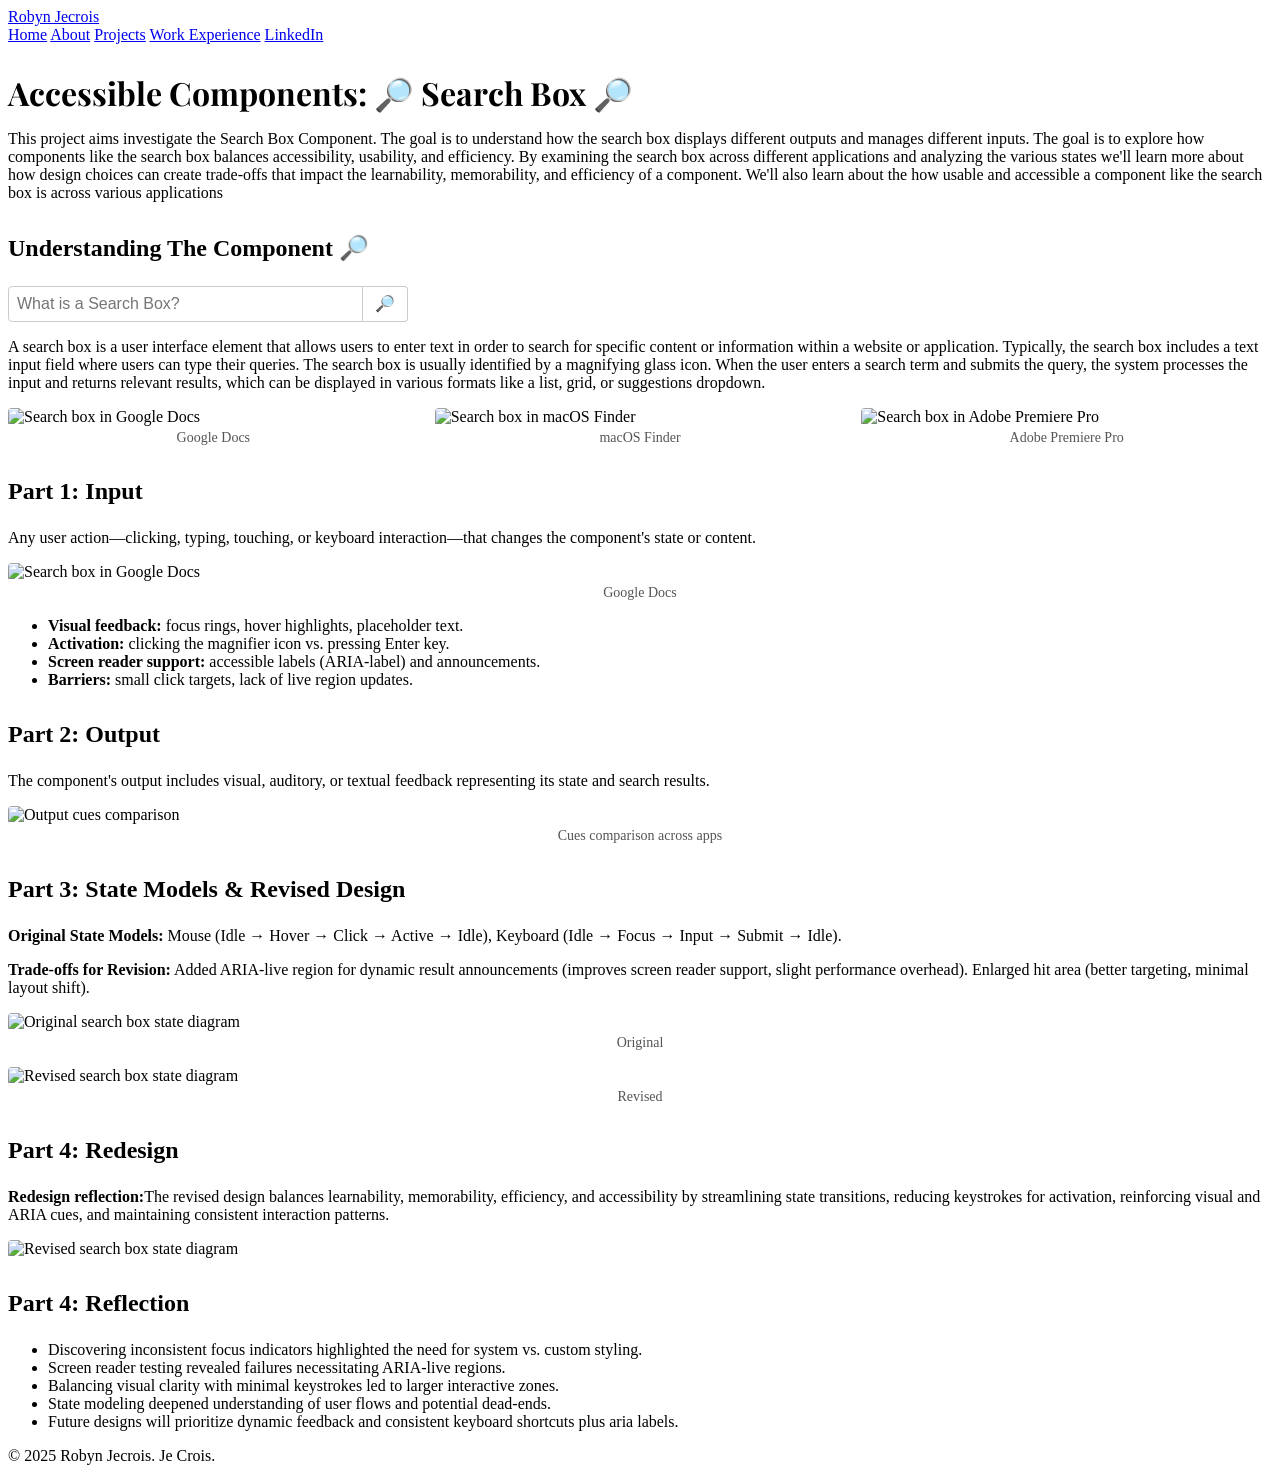
==== AccessibleComponents.html @ e0a3ec08 "access" ====
<!DOCTYPE html>
<html lang="en">
<head>
  <meta charset="UTF-8" />
  <meta name="viewport" content="width=device-width, initial-scale=1.0" />
  <title>Accessible Components: Search Box | Robyn Jecrois Portfolio</title>
  <!-- Google Fonts -->
  <link href="https://fonts.googleapis.com/css2?family=Inter:wght@400;600&family=Playfair+Display:wght@700&display=swap" rel="stylesheet" />
  <!-- Site Styles -->
  <link rel="stylesheet" href="../styles.css" />
    <link rel="stylesheet" href="searchbox.css" />
  <style>
    .project-detail h2 { font-family: 'Playfair Display', serif; font-size: 2rem; color: var(--accent-blue); margin-bottom: 0.5rem; }
    .project-detail h3 { font-size: 1.5rem; margin-top: 2rem; color: var(--accent-gold); }
    .project-image { width: 100%; height: auto; border-radius: 4px; }
    table.compare { width: 100%; border-collapse: collapse; margin-top: 1rem; }
    table.compare th, table.compare td { border: 1px solid #ccc; padding: 0.5rem; text-align: left; }
    figure { margin: 1rem 0; }
    figcaption { font-size: 0.875rem; color: #555; text-align: center; margin-top: 0.25rem; }
  </style>
</head>
<body>
  <!-- Header / Navigation -->
  <header>
    <nav class="container">
      <a href="index.html" class="logo">Robyn Jecrois</a>
      <div>
        <a href="index.html#home">Home</a>
        <a href="index.html#about">About</a>
        <a href="index.html#projects">Projects</a>
        <a href="index.html#experience">Work Experience</a>
        <a href="https://www.linkedin.com/in/robyn-jecrois/" target="_blank" rel="noopener noreferrer">LinkedIn</a>
      </div>
    </nav>
  </header>

  <main class="container project-detail">
    <h2>Accessible Components: 🔎 Search Box 🔎</h2>
    <p> This project aims investigate the Search Box Component. The goal is to understand how
        the search box displays different outputs and manages different inputs.
        The goal is to explore how components like the search box balances
        accessibility, usability, and efficiency. By examining the search box
        across different applications and analyzing the various states we'll
        learn more about how design choices can create trade-offs that impact
        the learnability, memorability, and efficiency of a component. We'll
        also learn about the how usable and accessible a component like the
        search box is across various applications</p>
        <!-- New Section: What is a Search Box -->
    <section aria-labelledby="what-is-search-label">
      <h3 id="what-is-search-label">Understanding The Component  🔎</span></h3>
      <form role="search" aria-describedby="search-desc" class="search-demo">
        <label for="demo-search" class="visually-hidden">Search</label>
        <input type="search" id="demo-search" name="q" placeholder="What is a Search Box?" />
        <button type="submit" aria-label="Submit search">
          <span aria-hidden="true">&#128270;</span>
        </button>
      </form>
      <p id="search-desc">
        A search box is a user interface element that allows users to enter text in order to search for specific content or information within a website or application. Typically, the search box includes a text input field where users can type their queries. The search box is usually identified by a magnifying glass icon. When the user enters a search term and submits the query, the system processes the input and returns relevant results, which can be displayed in various formats like a list, grid, or suggestions dropdown.
      </p>
        <!-- Three-picture row -->
      <div class="row picture-row">
        <figure class="col-4">
          <img src="../img/google-docs.png" alt="Search box in Google Docs" class="project-image" />
          <figcaption>Google Docs</figcaption>
        </figure>
        <figure class="col-4">
          <img src="../img/finder.png" alt="Search box in macOS Finder" class="project-image" />
          <figcaption>macOS Finder</figcaption>
        </figure>
        <figure class="col-4">
          <img src="../img/adobe.png" alt="Search box in Adobe Premiere Pro" class="project-image" />
          <figcaption>Adobe Premiere Pro</figcaption>
        </figure>
      </div>
    </section>

    <!-- Part 1 -->
    <h3>Part 1: Input</h3>
    <p>Any user action—clicking, typing, touching, or keyboard interaction—that changes the component's state or content.</p>
    <div class="row">
      <figure class="col-12 col-md-4">
        <img src="../img/new inputs.png" alt="Search box in Google Docs" class="project-image" />
        <figcaption>Google Docs</figcaption>
      </figure>
    </div>
    <ul>
      <li><strong>Visual feedback:</strong> focus rings, hover highlights, placeholder text.</li>
      <li><strong>Activation:</strong> clicking the magnifier icon vs. pressing Enter key.</li>
      <li><strong>Screen reader support:</strong> accessible labels (ARIA-label) and announcements.</li>
      <li><strong>Barriers:</strong> small click targets, lack of live region updates.</li>
    </ul>

    <!-- Part 2 -->
    <h3>Part 2: Output</h3>
    <p>The component's output includes visual, auditory, or textual feedback representing its state and search results.</p>
    <figure>
      <img src="../img/outputs.png" alt="Output cues comparison" class="project-image" />
      <figcaption>Cues comparison across apps</figcaption>
    </figure>


    <!-- Part 3 -->
    <h3>Part 3: State Models &amp; Revised Design</h3>
    <p><strong>Original State Models:</strong> Mouse (Idle → Hover → Click → Active → Idle), Keyboard (Idle → Focus → Input → Submit → Idle).</p>
    <p><strong>Trade-offs for Revision:</strong> Added ARIA-live region for dynamic result announcements (improves screen reader support, slight performance overhead). Enlarged hit area (better targeting, minimal layout shift).</p>
    <div class="row">
      <figure class="col-6 text-center">
        <img src="../img/original.png" alt="Original search box state diagram" class="project-image" />
        <figcaption>Original</figcaption>
      </figure>
      <figure class="col-6 text-center">
        <img src="../img/revigor.png" alt="Revised search box state diagram" class="project-image" />
        <figcaption>Revised</figcaption>
      </figure>
    </div>

      <!-- Part 4 -->
    <h3>Part 4: Redesign</h3>
        <p><strong>Redesign reflection:</strong>The revised design balances learnability, 
          memorability, efficiency, and accessibility by streamlining state transitions, reducing 
          keystrokes for activation, reinforcing visual and ARIA cues, and maintaining consistent 
          interaction patterns.</p>
           <div class="row">
            <figure class="col-6 text-center"></figure>
                    <img src="../img/design new.png" alt="Revised search box state diagram" class="project-image" />


            </div>



    <!-- Part 5 -->
    <h3>Part 4: Reflection</h3>
    <ul>
      <li>Discovering inconsistent focus indicators highlighted the need for system vs. custom styling.</li>
      <li>Screen reader testing revealed failures necessitating ARIA-live regions.</li>
      <li>Balancing visual clarity with minimal keystrokes led to larger interactive zones.</li>
      <li>State modeling deepened understanding of user flows and potential dead-ends.</li>
      <li>Future designs will prioritize dynamic feedback and consistent keyboard shortcuts plus aria labels.</li>
    </ul>


  </main>

  <!-- Footer -->
  <footer>
    <div class="container">
      <p>&copy; 2025 Robyn Jecrois. Je Crois.</p>
    </div>
  </footer>
</body>
</html>
---- searchbox.css ----
/* Visually hidden helper */
.visually-hidden {
  position: absolute;
  width: 1px;
  height: 1px;
  margin: -1px;
  padding: 0;
  overflow: hidden;
  clip: rect(0, 0, 0, 0);
  white-space: nowrap;
  border: 0;
}

/* Demo search box container */
.search-demo {
  display: flex;
  max-width: 400px;
  margin: 1rem 0;
}

/* Search input */
.search-demo input[type="search"] {
  flex: 1;
  padding: 0.5rem;
  border: 1px solid #ccc;
  border-radius: 4px 0 0 4px;
  font-size: 1rem;
}

/* Search button */
.search-demo button {
  display: inline-flex;
  align-items: center;
  justify-content: center;
  padding: 0 0.75rem;
  border: 1px solid #ccc;
  border-left: none;
  background: var(--accent-blue);
  color: #fff;
  border-radius: 0 4px 4px 0;
  cursor: pointer;
  font-size: 1rem;
}

.search-demo button:hover {
  background: #004080;
}
.picture-row {
  display: flex;
  gap: 1rem;
  margin: 1rem 0;
}
.picture-row figure {
  flex: 1;
  margin: 0;
}
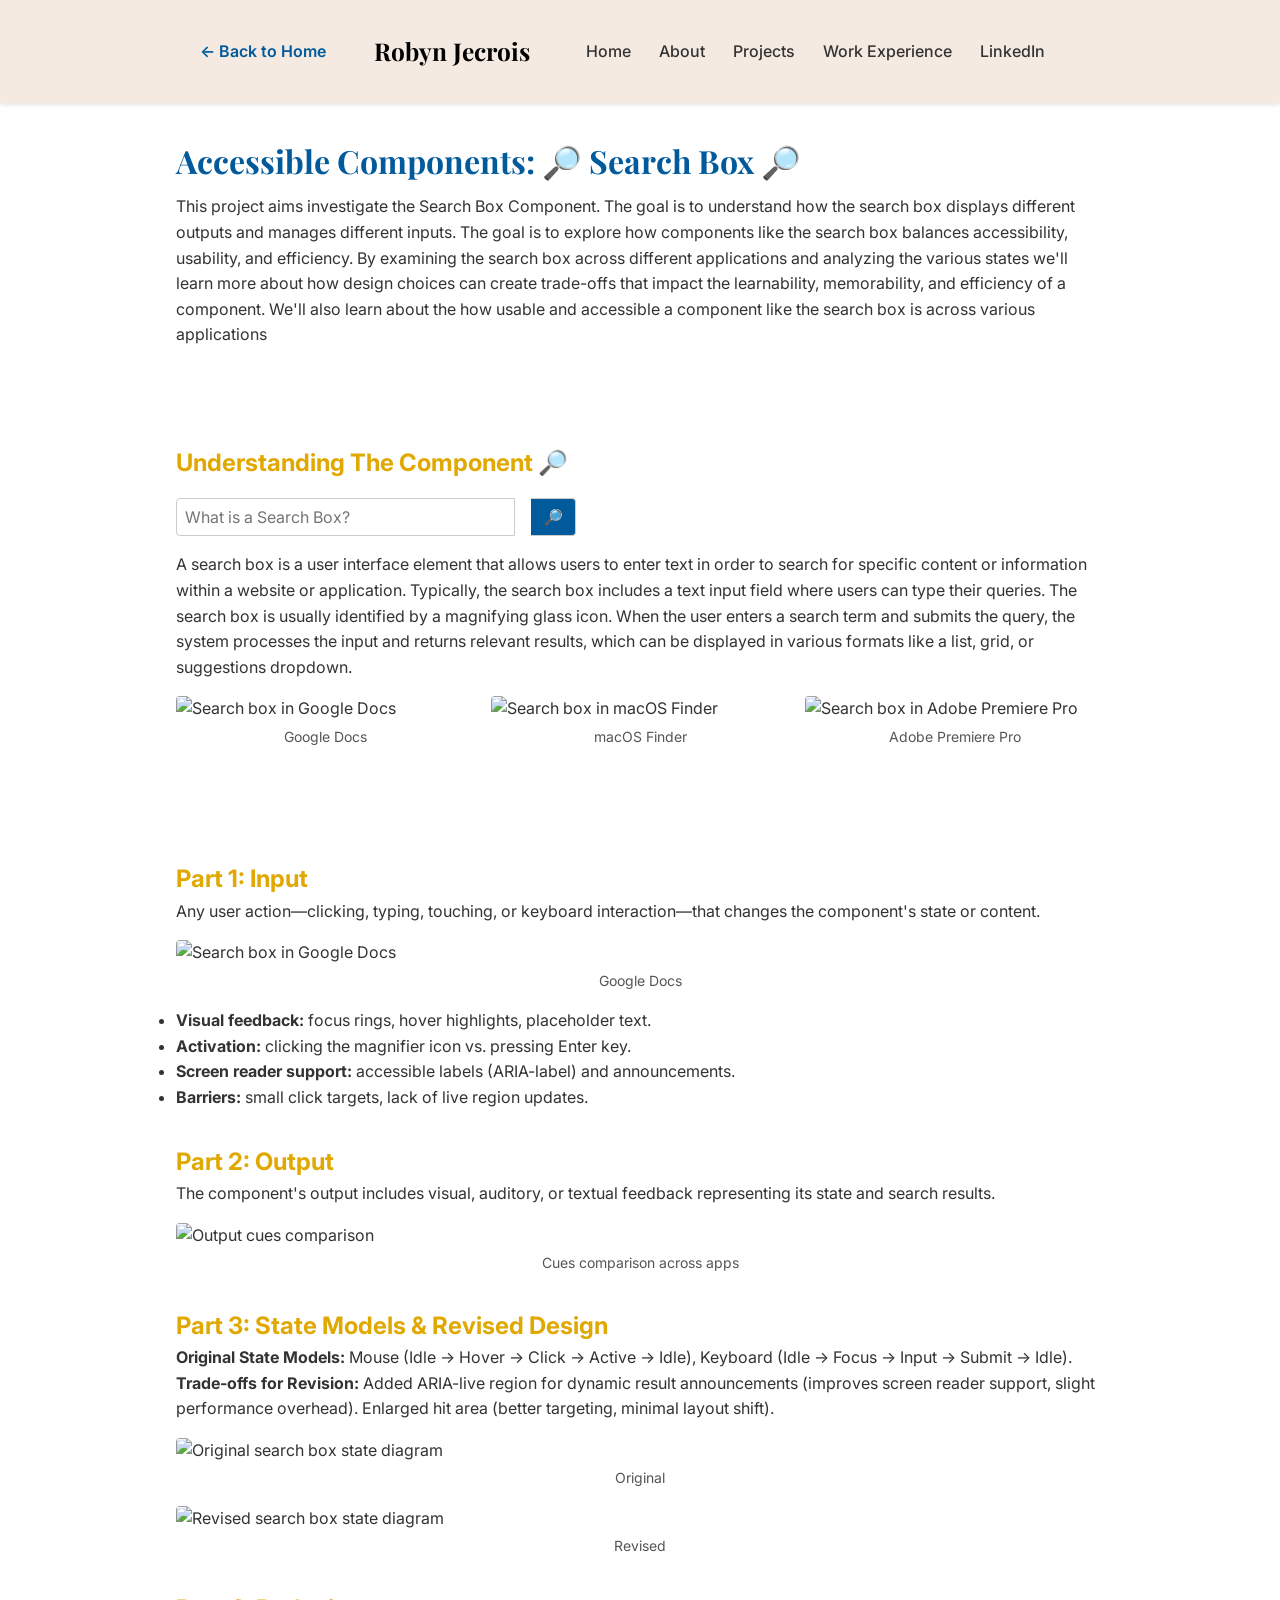
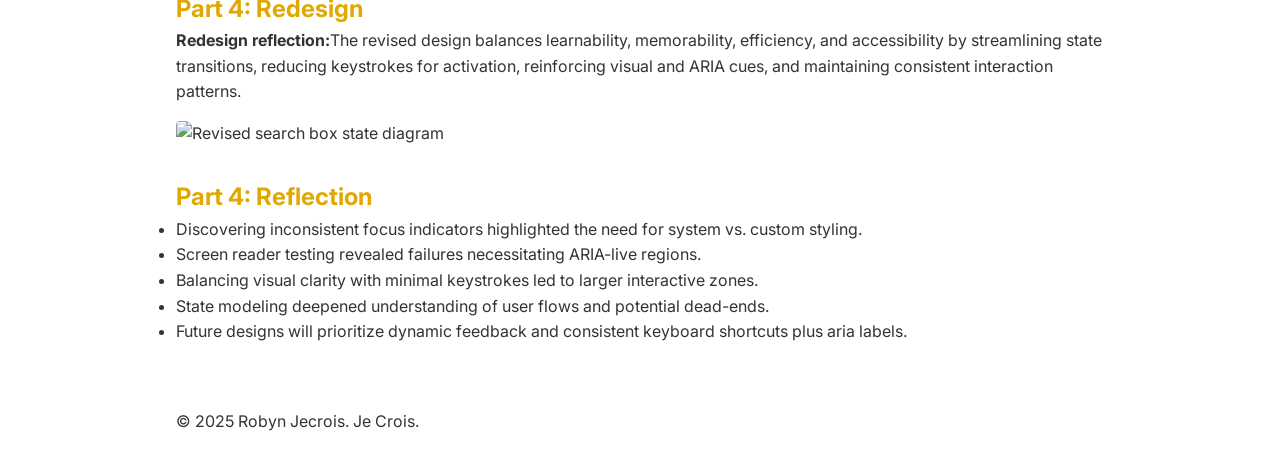
==== commit 45ecd170: "ready to delply" ====
--- a/AccessibleComponents.html
+++ b/AccessibleComponents.html
@@ -7,7 +7,7 @@
   <!-- Google Fonts -->
   <link href="https://fonts.googleapis.com/css2?family=Inter:wght@400;600&family=Playfair+Display:wght@700&display=swap" rel="stylesheet" />
   <!-- Site Styles -->
-  <link rel="stylesheet" href="../styles.css" />
+  <link rel="stylesheet" href="styles.css" />
     <link rel="stylesheet" href="searchbox.css" />
   <style>
     .project-detail h2 { font-family: 'Playfair Display', serif; font-size: 2rem; color: var(--accent-blue); margin-bottom: 0.5rem; }
@@ -22,7 +22,10 @@
 <body>
   <!-- Header / Navigation -->
   <header>
+        
+
     <nav class="container">
+        <a href="index.html#home" class="back-link">&larr; Back to Home</a>
       <a href="index.html" class="logo">Robyn Jecrois</a>
       <div>
         <a href="index.html#home">Home</a>
--- a/styles.css
+++ b/styles.css
@@ -0,0 +1,382 @@
+
+:root {
+  --neutral-sand: #f5eae1;
+  --neutral-clay: #d8c3a5;
+  --neutral-blush: #ffe5e5;
+  --accent-blue: #005a9c;
+  --accent-gold: #e0a800;
+  --bg-light: #ffffff;
+
+
+  --font-body: "Inter", sans-serif;
+  --font-heading: "Playfair Display", serif;
+}
+
+.highlight {
+  color: #005a9c;
+  font-weight: 400;
+  font-size: larger;
+  text-decoration: underline;
+}
+
+.bubble {
+  font-weight: 600;
+  color: var(--accent-blue);
+}
+
+* {
+  box-sizing: border-box;
+  margin: 0;
+  padding: 0;
+}
+
+html {
+  scroll-behavior: smooth;
+}
+
+body {
+  font-family: var(--font-body);
+  background-color: var(--bg-light);
+  color: #333;
+  line-height: 1.6;
+}
+
+/* Utility */
+.container {
+  max-width: 960px;
+  margin: 0 auto;
+  padding: 2rem 1rem;
+}
+
+.btn {
+  display: inline-block;
+  padding: 0.75rem 1.5rem;
+  text-decoration: none;
+  border-radius: 9999px;
+  font-weight: 600;
+}
+
+.btn-primary {
+  background-color: var(--accent-blue);
+  color: #fff;
+}
+
+.btn-primary:hover {
+  background-color: #004080;
+}
+
+header {
+  background: var(--neutral-sand);
+  position: sticky;
+  top: 0;
+  z-index: 10;
+  box-shadow: 0 2px 4px rgba(0, 0, 0, 0.1);
+}
+
+nav {
+  display: flex;
+  justify-content: space-between;
+  align-items: center;
+  padding: 1rem;
+}
+nav .logo {
+  font-family: var(
+    --font-heading
+  ); 
+  font-size: 1.53rem; 
+  font-weight: 700; 
+  color: black;
+}
+
+nav a {
+  margin-left: 1.5rem;
+  color: #333;
+  font-weight: 500;
+  text-decoration: none;
+}
+
+nav a:hover {
+  color: var(--accent-blue);
+  background: var(--hover-highlight);
+  transform: translateY(-2px);
+  text-decoration: underline;
+}
+
+section {
+  padding: 4rem 0;
+}
+
+#hero {
+  text-align: center;
+  background: var(--neutral-blush);
+}
+
+#hero h1 {
+  font-family: var(--font-heading);
+  font-size: 2.5rem;
+  margin-bottom: 1rem;
+  color: var(--accent-blue);
+}
+
+#hero p {
+  font-size: 1.125rem;
+  margin-bottom: 2rem;
+}
+
+
+#home.hero {
+  text-align: center;
+  background: var(--neutral-blush);
+  padding: 6rem 0;
+}
+
+#home.hero h1 {
+  font-family: var(--font-heading);
+  font-size: 3rem;
+  margin-bottom: 1rem;
+  color: var(--accent-blue);
+}
+
+#home.hero p {
+  font-size: 1.25rem;
+  max-width: 600px;
+  margin: 0 auto 2rem;
+  line-height: 1.5;
+  color: #333;
+}
+
+#home.hero .btn-primary {
+  font-size: 1rem;
+  padding: 0.75rem 2rem;
+}
+.about-section .container {
+  display: flex;
+  flex-direction: column; 
+  align-items: center; 
+  gap: 2rem; 
+}
+.experience-section .container {
+  display: flex;
+  flex-direction: column; 
+  align-items: center; 
+  gap: 2rem; 
+}
+
+
+@media (min-width: 768px) {
+  .about-section .container {
+    flex-direction: row;
+    align-items: flex-start;
+  }
+  .about-image {
+    flex: 0 0 40%; 
+  }
+  .about-text {
+    flex: 1;
+  }
+}
+
+
+.about-image {
+  display: block;
+  width: 100%;
+  max-width: 300px;
+  height: auto;
+  object-fit: cover; 
+  margin: 0 auto 2rem;
+  border-radius: 8px; 
+}
+
+#about h2,
+#projects h2,
+#experience h2,
+#contact h2 {
+  font-family: var(--font-heading);
+  font-size: 2rem;
+  margin-bottom: 1rem;
+  color: var(--accent-gold);
+}
+
+#projects .card {
+  border: 1px solid #ddd;
+  border-radius: 8px;
+  padding: 1.5rem;
+  margin-bottom: 2rem;
+  background: #f5eae1;
+}
+
+#projects .tags {
+  margin-top: 0.5rem;
+}
+
+.projects-grid {
+  display: grid;
+  grid-template-columns: repeat(2, 1fr);
+  gap: 2rem; 
+  margin-top: 1.5rem;
+}
+
+/* -------------------------------
+   Makiung each card a square
+   ------------------------------- */
+.card {
+
+  aspect-ratio: 1 / 1;
+
+  background-color: #fff;
+  border: 1px solid #e0e0e0;
+  border-radius: 8px;
+  padding: 1.5rem;
+
+
+  display: flex;
+  flex-direction: column;
+  justify-content: space-between;
+}
+
+
+.card h3 {
+  margin-top: 0;
+}
+
+.card .tags {
+  margin-top: auto;
+}
+
+#projects .tag {
+  display: inline-block;
+  background: var(--accent-blue);
+  color: #fff;
+  border-radius: 4px;
+  padding: 0.25rem 0.5rem;
+  font-size: 0.875rem;
+  margin-right: 0.5rem;
+}
+
+form {
+  display: grid;
+  gap: 1rem;
+}
+
+input,
+textarea {
+  width: 100%;
+  padding: 0.75rem;
+  border: 1px solid #ccc;
+  border-radius: 4px;
+  font-family: var(--font-body);
+}
+
+textarea {
+  min-height: 120px;
+  resize: vertical;
+}
+/* Timeline */
+#timeline {
+  position: relative;
+  padding: 100px 0;
+}
+#timeline::before {
+  content: "";
+  background: var(--neutral-clay); 
+  width: 5px;
+  height: 95%;
+  position: absolute;
+  left: 50%;
+  transform: translateX(-50%);
+}
+
+
+#timeline .timeline-item {
+  width: 100%;
+  margin-bottom: 70px;
+  position: relative;
+}
+
+
+#timeline .timeline-img {
+  width: 30px;
+  height: 30px;
+  background: var(--accent-blue); 
+  border-radius: 50%;
+  position: absolute;
+  left: 50%;
+  margin-top: 25px;
+  transform: translateX(-50%);
+}
+
+
+#timeline .timeline-content {
+  position: relative;
+  width: 45%;
+  padding: 20px 30px;
+  background: var(--bg-light);
+  border-radius: 4px;
+  box-shadow: 0 20px 25px -15px rgba(0, 0, 0, 0.1);
+}
+#timeline .timeline-item:nth-child(even) .timeline-content {
+  float: right;
+}
+#timeline .timeline-item:nth-child(odd) .timeline-content {
+  float: left;
+}
+
+
+#timeline .timeline-content::after {
+  content: "";
+  position: absolute;
+  top: 30px;
+  border-style: solid;
+}
+#timeline .timeline-item:nth-child(odd) .timeline-content::after {
+  right: -15px;
+  border-width: 10px 0 10px 15px;
+  border-color: transparent transparent transparent var(--bg-light);
+}
+#timeline .timeline-item:nth-child(even) .timeline-content::after {
+  left: -15px;
+  border-width: 10px 15px 10px 0;
+  border-color: transparent var(--bg-light) transparent transparent;
+}
+
+/* responsive down‐shift below tablet */
+@media (max-width: 768px) {
+  #timeline::before {
+    left: 20px;
+  }
+  #timeline .timeline-img {
+    left: 20px;
+  }
+  #timeline .timeline-content {
+    width: auto;
+    margin-left: 70px;
+    float: none !important;
+  }
+}
+header nav {
+  display: flex;
+  align-items: center;
+  justify-content: flex-start;
+}
+
+
+header nav .nav-links {
+  margin-left: auto;
+  display: flex;
+  gap: 1.5rem; 
+}
+
+header nav .back-link {
+  font-family: var(--font-body);
+  color: var(--accent-blue);
+  text-decoration: none;
+  font-weight: 600;
+  margin-right: 1.5rem;
+}
+header nav .back-link:hover {
+  text-decoration: underline;
+}
+
+header nav .logo {
+  margin-right: 2rem;
+}
--- a/searchbox.css
+++ b/searchbox.css
@@ -1,4 +1,4 @@
-/* Visually hidden helper */
+
 .visually-hidden {
   position: absolute;
   width: 1px;
@@ -11,14 +11,14 @@
   border: 0;
 }
 
-/* Demo search box container */
+
 .search-demo {
   display: flex;
   max-width: 400px;
   margin: 1rem 0;
 }
 
-/* Search input */
+
 .search-demo input[type="search"] {
   flex: 1;
   padding: 0.5rem;
@@ -27,7 +27,7 @@
   font-size: 1rem;
 }
 
-/* Search button */
+
 .search-demo button {
   display: inline-flex;
   align-items: center;
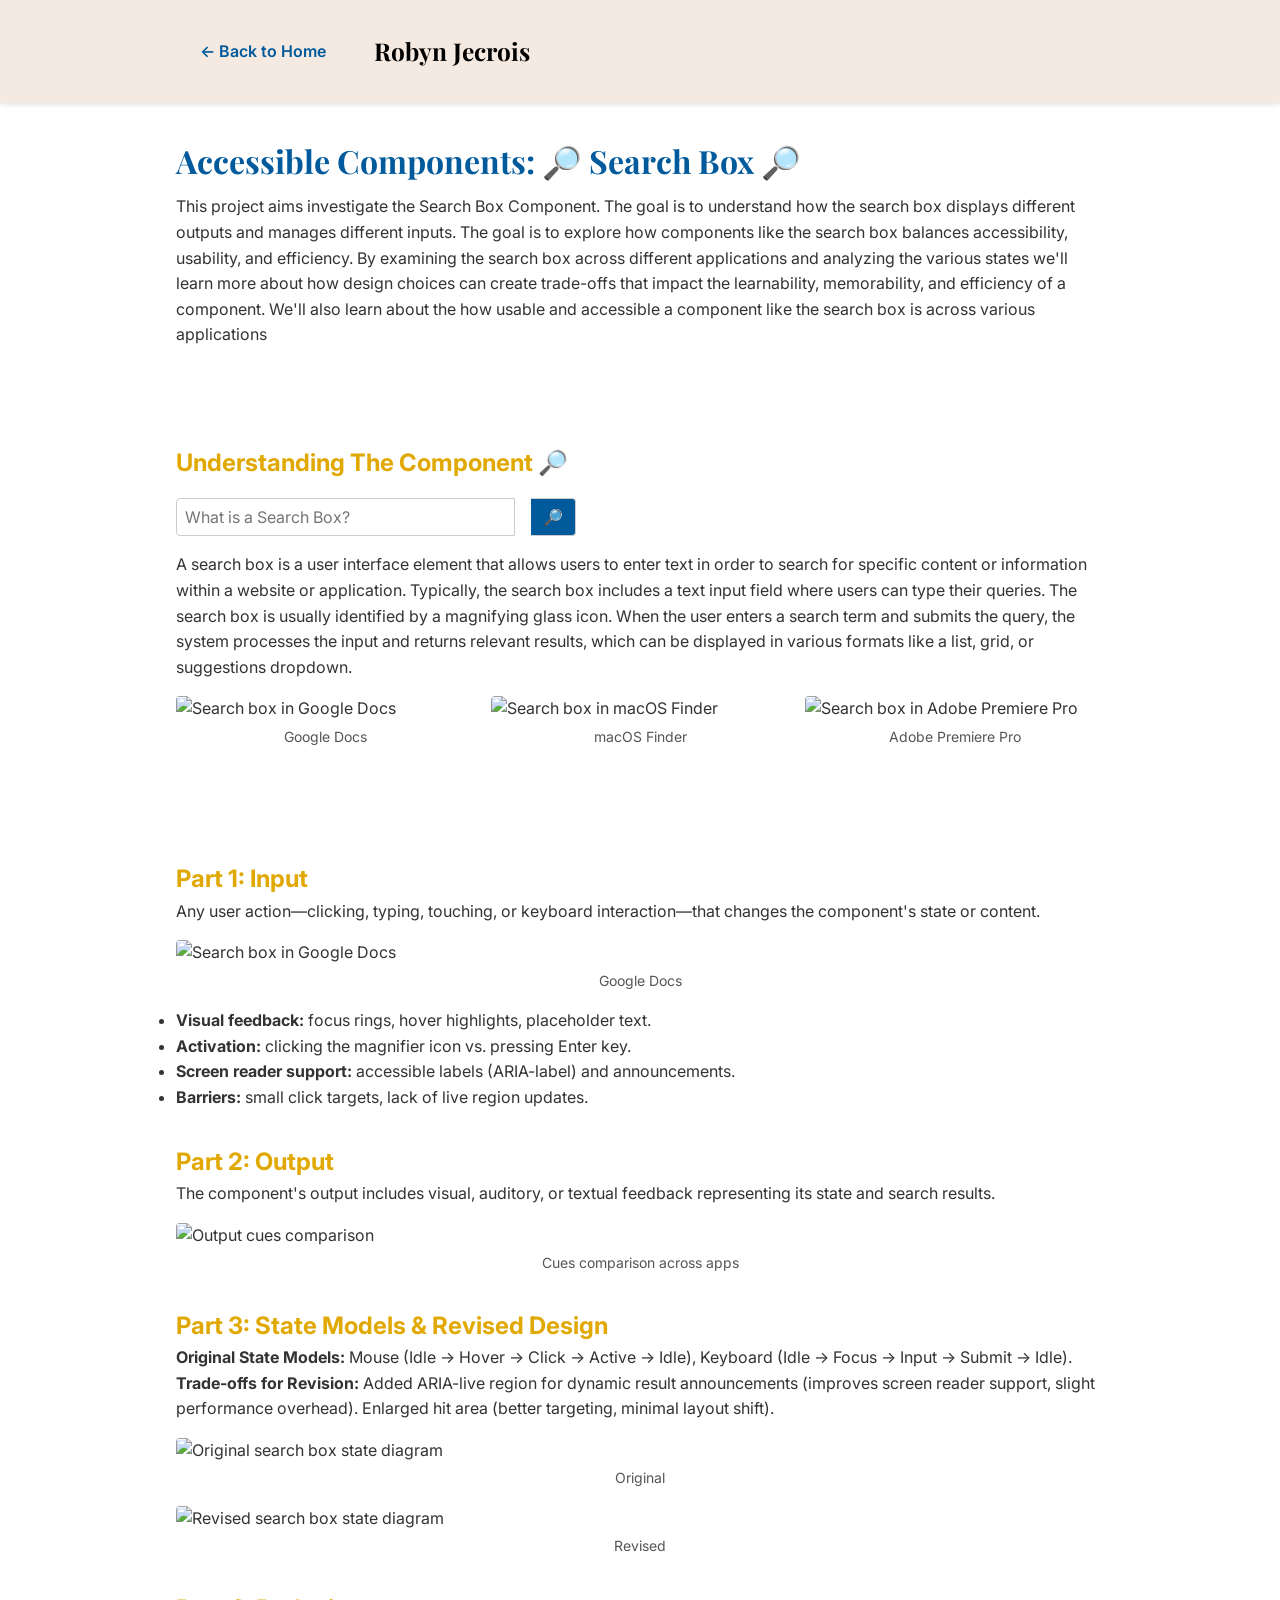
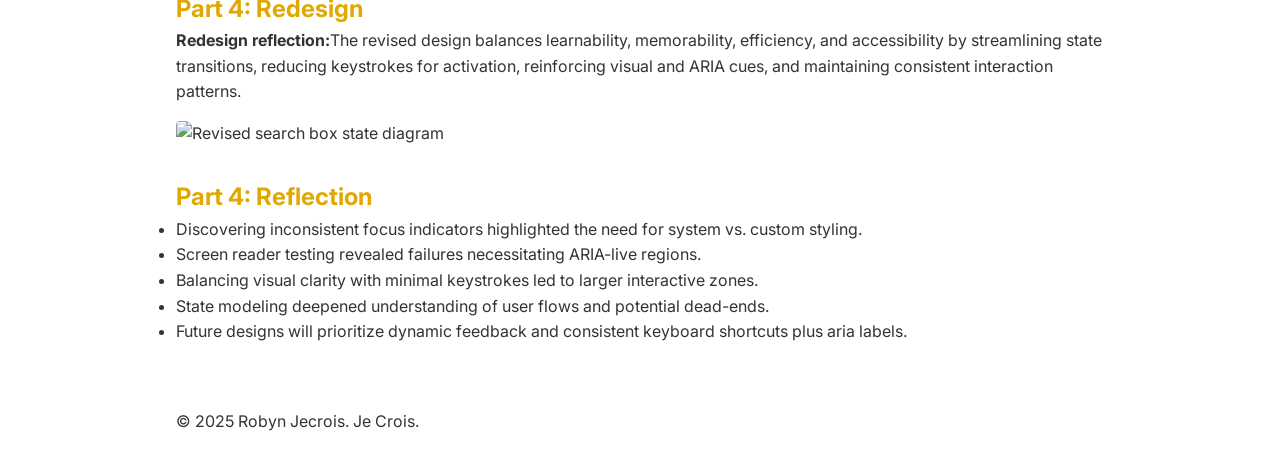
==== commit 0c7796ea: "ready 2 dply" ====
--- a/AccessibleComponents.html
+++ b/AccessibleComponents.html
@@ -25,15 +25,9 @@
         
 
     <nav class="container">
-        <a href="index.html#home" class="back-link">&larr; Back to Home</a>
+        <a href="https://robynno.github.io/portfolio-website/" class="back-link">&larr; Back to Home</a>
       <a href="index.html" class="logo">Robyn Jecrois</a>
-      <div>
-        <a href="index.html#home">Home</a>
-        <a href="index.html#about">About</a>
-        <a href="index.html#projects">Projects</a>
-        <a href="index.html#experience">Work Experience</a>
-        <a href="https://www.linkedin.com/in/robyn-jecrois/" target="_blank" rel="noopener noreferrer">LinkedIn</a>
-      </div>
+
     </nav>
   </header>
 
